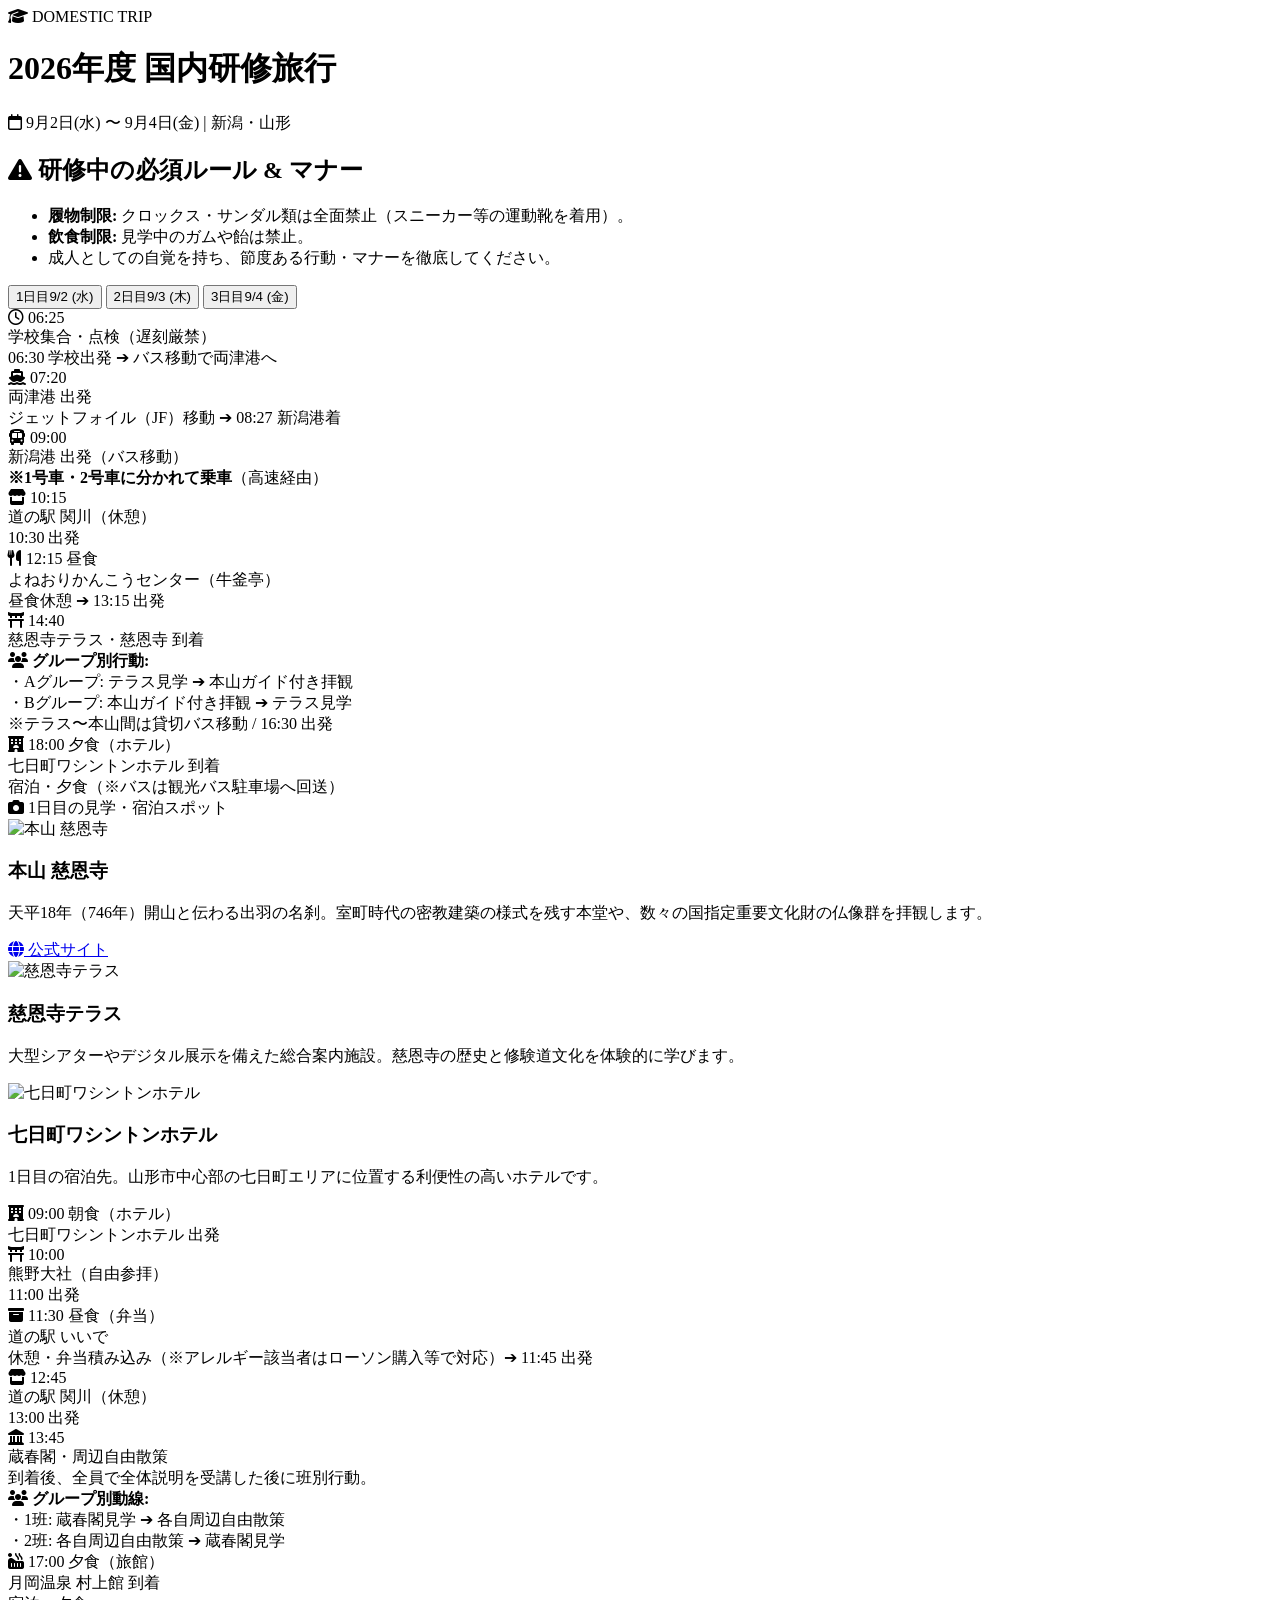
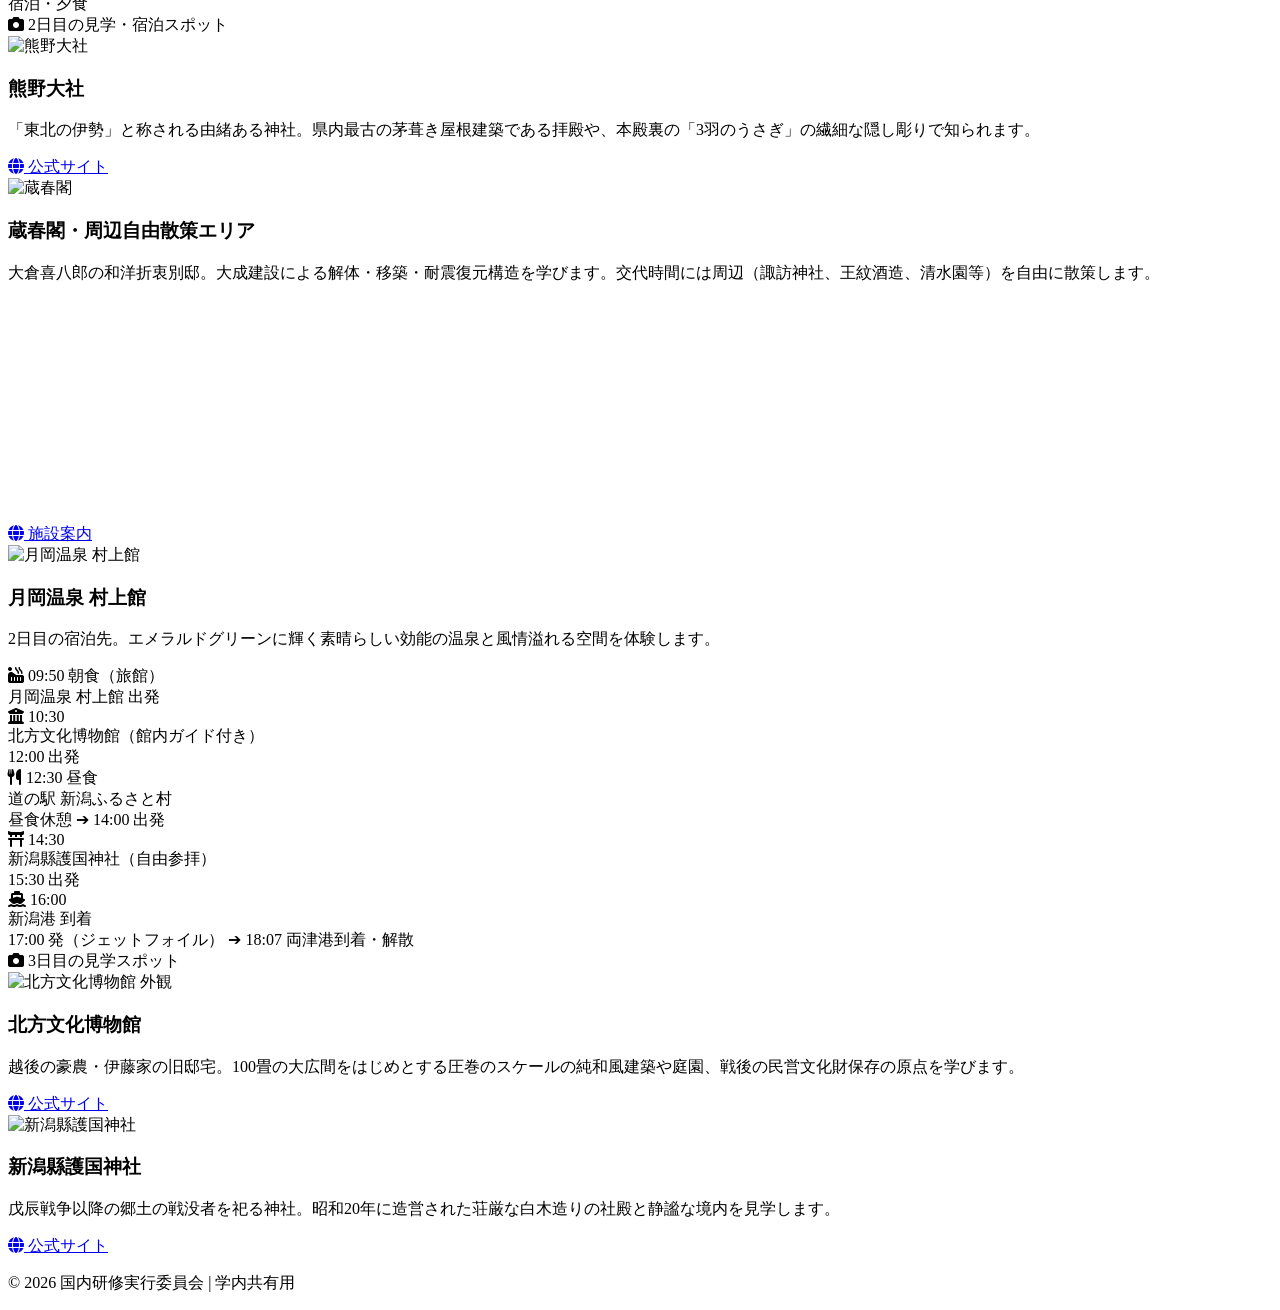
==== index.html @ 11a71f14 "feat: index.html のフレーム作成" ====
<!DOCTYPE html>
<html lang="ja">
<head>
  <meta charset="UTF-8">
  <meta name="viewport" content="width=device-width, initial-scale=1.0">
  <!-- 検索エンジン除外設定 -->
  <meta name="robots" content="noindex, nofollow">
  <title>2026年度 国内研修旅行 Webパンフレット</title>

  <!-- Google Fonts & FontAwesome -->
  <link rel="preconnect" href="https://fonts.googleapis.com">
  <link rel="preconnect" href="https://fonts.gstatic.com" crossorigin>
  <link href="https://fonts.googleapis.com/css2?family=Noto+Sans+JP:wght@400;500;700&display=swap" rel="stylesheet">
  <link rel="stylesheet" href="https://cdnjs.cloudflare.com/ajax/libs/font-awesome/6.4.0/css/all.min.css">
  
  <!-- 外部CSSファイルの読み込み -->
  <link rel="stylesheet" href="style.css">
</head>
<body>

  <header>
    <span class="sub-title"><i class="fa-solid fa-graduation-cap"></i> DOMESTIC TRIP</span>
    <h1>2026年度 国内研修旅行</h1>
    <p><i class="fa-regular fa-calendar"></i> 9月2日(水) 〜 9月4日(金) | 新潟・山形</p>
  </header>

  <div class="container">

    <!-- 全員遵守のマナー・注意事項 -->
    <div class="alert-card">
      <h2><i class="fa-solid fa-triangle-exclamation"></i> 研修中の必須ルール & マナー</h2>
      <ul>
        <li><strong>履物制限:</strong> クロックス・サンダル類は全面禁止（スニーカー等の運動靴を着用）。</li>
        <li><strong>飲食制限:</strong> 見学中のガムや飴は禁止。</li>
        <li>成人としての自覚を持ち、節度ある行動・マナーを徹底してください。</li>
      </ul>
    </div>

    <!-- タブナビゲーション -->
    <div class="tab-nav">
      <button class="tab-btn active" onclick="switchTab('day1', this)">
        <span class="day-num">1日目</span>9/2 (水)
      </button>
      <button class="tab-btn" onclick="switchTab('day2', this)">
        <span class="day-num">2日目</span>9/3 (木)
      </button>
      <button class="tab-btn" onclick="switchTab('day3', this)">
        <span class="day-num">3日目</span>9/4 (金)
      </button>
    </div>

    <!-- ================= 1日目コンテンツ ================= -->
    <div id="day1" class="tab-content active">
      <div class="timeline">
        <div class="time-item highlight">
          <div class="time-header">
            <span class="time-badge"><i class="fa-regular fa-clock"></i> 06:25</span>
          </div>
          <div class="spot-title">学校集合・点検（遅刻厳禁）</div>
          <div class="spot-desc">06:30 学校出発 ➔ バス移動で両津港へ</div>
        </div>

        <div class="time-item">
          <div class="time-header">
            <span class="time-badge"><i class="fa-solid fa-ship"></i> 07:20</span>
          </div>
          <div class="spot-title">両津港 出発</div>
          <div class="spot-desc">ジェットフォイル（JF）移動 ➔ 08:27 新潟港着</div>
        </div>

        <div class="time-item">
          <div class="time-header">
            <span class="time-badge"><i class="fa-solid fa-bus"></i> 09:00</span>
          </div>
          <div class="spot-title">新潟港 出発（バス移動）</div>
          <div class="spot-desc"><strong>※1号車・2号車に分かれて乗車</strong>（高速経由）</div>
        </div>

        <div class="time-item">
          <div class="time-header">
            <span class="time-badge"><i class="fa-solid fa-store"></i> 10:15</span>
          </div>
          <div class="spot-title">道の駅 関川（休憩）</div>
          <div class="spot-desc">10:30 出発</div>
        </div>

        <div class="time-item">
          <div class="time-header">
            <span class="time-badge"><i class="fa-solid fa-utensils"></i> 12:15</span>
            <span class="meal-badge">昼食</span>
          </div>
          <div class="spot-title">よねおりかんこうセンター（牛釜亭）</div>
          <div class="spot-desc">昼食休憩 ➔ 13:15 出発</div>
        </div>

        <div class="time-item">
          <div class="time-header">
            <span class="time-badge"><i class="fa-solid fa-torii-gate"></i> 14:40</span>
          </div>
          <div class="spot-title">慈恩寺テラス・慈恩寺 到着</div>
          <div class="spot-desc">
            <div class="group-box">
              <strong><i class="fa-solid fa-users"></i> グループ別行動:</strong><br>
              ・Aグループ: テラス見学 ➔ 本山ガイド付き拝観<br>
              ・Bグループ: 本山ガイド付き拝観 ➔ テラス見学<br>
              ※テラス〜本山間は貸切バス移動 / 16:30 出発
            </div>
          </div>
        </div>

        <div class="time-item highlight">
          <div class="time-header">
            <span class="time-badge"><i class="fa-solid fa-hotel"></i> 18:00</span>
            <span class="meal-badge">夕食（ホテル）</span>
          </div>
          <div class="spot-title">七日町ワシントンホテル 到着</div>
          <div class="spot-desc">宿泊・夕食（※バスは観光バス駐車場へ回送）</div>
        </div>
      </div>

      <div class="section-title"><i class="fa-solid fa-camera"></i> 1日目の見学・宿泊スポット</div>

      <div class="spot-card">
        <img src="慈恩寺.jpeg" alt="本山 慈恩寺">
        <div class="spot-card-body">
          <h3>本山 慈恩寺</h3>
          <p>天平18年（746年）開山と伝わる出羽の名刹。室町時代の密教建築の様式を残す本堂や、数々の国指定重要文化財の仏像群を拝観します。</p>
          <div class="btn-group">
            <a href="http://p.tukiyama.jp/jionji/" target="_blank" rel="noopener" class="btn-link"><i class="fa-solid fa-globe"></i> 公式サイト</a>
          </div>
        </div>
      </div>

      <div class="spot-card">
        <img src="慈恩寺テラス.jpg" alt="慈恩寺テラス">
        <div class="spot-card-body">
          <h3>慈恩寺テラス</h3>
          <p>大型シアターやデジタル展示を備えた総合案内施設。慈恩寺の歴史と修験道文化を体験的に学びます。</p>
        </div>
      </div>

      <div class="spot-card">
        <img src="七日町ワシントンホテル.jpeg" alt="七日町ワシントンホテル">
        <div class="spot-card-body">
          <h3>七日町ワシントンホテル</h3>
          <p>1日目の宿泊先。山形市中心部の七日町エリアに位置する利便性の高いホテルです。</p>
        </div>
      </div>
    </div>

    <!-- ================= 2日目コンテンツ ================= -->
    <div id="day2" class="tab-content">
      <div class="timeline">
        <div class="time-item">
          <div class="time-header">
            <span class="time-badge"><i class="fa-solid fa-hotel"></i> 09:00</span>
            <span class="meal-badge">朝食（ホテル）</span>
          </div>
          <div class="spot-title">七日町ワシントンホテル 出発</div>
        </div>

        <div class="time-item">
          <div class="time-header">
            <span class="time-badge"><i class="fa-solid fa-torii-gate"></i> 10:00</span>
          </div>
          <div class="spot-title">熊野大社（自由参拝）</div>
          <div class="spot-desc">11:00 出発</div>
        </div>

        <div class="time-item">
          <div class="time-header">
            <span class="time-badge"><i class="fa-solid fa-box-archive"></i> 11:30</span>
            <span class="meal-badge">昼食（弁当）</span>
          </div>
          <div class="spot-title">道の駅 いいで</div>
          <div class="spot-desc">休憩・弁当積み込み（※アレルギー該当者はローソン購入等で対応）➔ 11:45 出発</div>
        </div>

        <div class="time-item">
          <div class="time-header">
            <span class="time-badge"><i class="fa-solid fa-store"></i> 12:45</span>
          </div>
          <div class="spot-title">道の駅 関川（休憩）</div>
          <div class="spot-desc">13:00 出発</div>
        </div>

        <div class="time-item">
          <div class="time-header">
            <span class="time-badge"><i class="fa-solid fa-landmark"></i> 13:45</span>
          </div>
          <div class="spot-title">蔵春閣・周辺自由散策</div>
          <div class="spot-desc">
            到着後、全員で全体説明を受講した後に班別行動。<br>
            <div class="group-box">
              <strong><i class="fa-solid fa-users"></i> グループ別動線:</strong><br>
              ・1班: 蔵春閣見学 ➔ 各自周辺自由散策<br>
              ・2班: 各自周辺自由散策 ➔ 蔵春閣見学
            </div>
          </div>
        </div>

        <div class="time-item highlight">
          <div class="time-header">
            <span class="time-badge"><i class="fa-solid fa-hot-tub-person"></i> 17:00</span>
            <span class="meal-badge">夕食（旅館）</span>
          </div>
          <div class="spot-title">月岡温泉 村上館 到着</div>
          <div class="spot-desc">宿泊・夕食</div>
        </div>
      </div>

      <div class="section-title"><i class="fa-solid fa-camera"></i> 2日目の見学・宿泊スポット</div>

      <div class="spot-card">
        <img src="熊野大社.jpeg" alt="熊野大社">
        <div class="spot-card-body">
          <h3>熊野大社</h3>
          <p>「東北の伊勢」と称される由緒ある神社。県内最古の茅葺き屋根建築である拝殿や、本殿裏の「3羽のうさぎ」の繊細な隠し彫りで知られます。</p>
          <div class="btn-group">
            <a href="https://kumano-taisha.or.jp/" target="_blank" rel="noopener" class="btn-link"><i class="fa-solid fa-globe"></i> 公式サイト</a>
          </div>
        </div>
      </div>

      <div class="spot-card">
        <img src="蔵春閣.jpeg" alt="蔵春閣">
        <div class="spot-card-body">
          <h3>蔵春閣・周辺自由散策エリア</h3>
          <p>大倉喜八郎の和洋折衷別邸。大成建設による解体・移築・耐震復元構造を学びます。交代時間には周辺（諏訪神社、王紋酒造、清水園等）を自由に散策します。</p>
          
          <div class="map-container">
            <iframe src="https://www.google.com/maps/embed?pb=!1m18!1m12!1m3!1d3144.187321289139!2d139.3248383!3d37.9501509!2m3!1f0!2f0!3f0!3m2!1i1024!2i768!4f13.1!3m3!1m2!1s0x5f8b2d1c68f1f727%3A0x6b2e1e3ad81e6cb7!2z6JS15pil6Ziq!5e0!3m2!1sja!2sjp!4v1710000000000!5m2!1sja!2sjp" width="100%" height="220" style="border:0;" allowfullscreen="" loading="lazy"></iframe>
          </div>

          <div class="btn-group">
            <a href="https://www.city.shibata.lg.jp/shisetsu/kanko/kanko/1022382.html" target="_blank" rel="noopener" class="btn-link"><i class="fa-solid fa-globe"></i> 施設案内</a>
          </div>
        </div>
      </div>

      <div class="spot-card">
        <img src="村上館.jpeg" alt="月岡温泉 村上館">
        <div class="spot-card-body">
          <h3>月岡温泉 村上館</h3>
          <p>2日目の宿泊先。エメラルドグリーンに輝く素晴らしい効能の温泉と風情溢れる空間を体験します。</p>
        </div>
      </div>
    </div>

    <!-- ================= 3日目コンテンツ ================= -->
    <div id="day3" class="tab-content">
      <div class="timeline">
        <div class="time-item">
          <div class="time-header">
            <span class="time-badge"><i class="fa-solid fa-hot-tub-person"></i> 09:50</span>
            <span class="meal-badge">朝食（旅館）</span>
          </div>
          <div class="spot-title">月岡温泉 村上館 出発</div>
        </div>

        <div class="time-item">
          <div class="time-header">
            <span class="time-badge"><i class="fa-solid fa-building-columns"></i> 10:30</span>
          </div>
          <div class="spot-title">北方文化博物館（館内ガイド付き）</div>
          <div class="spot-desc">12:00 出発</div>
        </div>

        <div class="time-item">
          <div class="time-header">
            <span class="time-badge"><i class="fa-solid fa-utensils"></i> 12:30</span>
            <span class="meal-badge">昼食</span>
          </div>
          <div class="spot-title">道の駅 新潟ふるさと村</div>
          <div class="spot-desc">昼食休憩 ➔ 14:00 出発</div>
        </div>

        <div class="time-item">
          <div class="time-header">
            <span class="time-badge"><i class="fa-solid fa-torii-gate"></i> 14:30</span>
          </div>
          <div class="spot-title">新潟縣護国神社（自由参拝）</div>
          <div class="spot-desc">15:30 出発</div>
        </div>

        <div class="time-item highlight">
          <div class="time-header">
            <span class="time-badge"><i class="fa-solid fa-ship"></i> 16:00</span>
          </div>
          <div class="spot-title">新潟港 到着</div>
          <div class="spot-desc">17:00 発（ジェットフォイル） ➔ 18:07 両津港到着・解散</div>
        </div>
      </div>

      <div class="section-title"><i class="fa-solid fa-camera"></i> 3日目の見学スポット</div>

      <div class="spot-card">
        <img src="北方博物館外観.jpeg" alt="北方文化博物館 外観">
        <div class="spot-card-body">
          <h3>北方文化博物館</h3>
          <p>越後の豪農・伊藤家の旧邸宅。100畳の大広間をはじめとする圧巻のスケールの純和風建築や庭園、戦後の民営文化財保存の原点を学びます。</p>
          <div class="btn-group">
            <a href="http://www.hoppou-bunka.com/" target="_blank" rel="noopener" class="btn-link"><i class="fa-solid fa-globe"></i> 公式サイト</a>
          </div>
        </div>
      </div>

      <div class="spot-card">
        <img src="護国神社1.jpeg" alt="新潟縣護国神社">
        <div class="spot-card-body">
          <h3>新潟縣護国神社</h3>
          <p>戊辰戦争以降の郷土の戦没者を祀る神社。昭和20年に造営された荘厳な白木造りの社殿と静謐な境内を見学します。</p>
          <div class="btn-group">
            <a href="https://www.niigata-gokoku.or.jp/" target="_blank" rel="noopener" class="btn-link"><i class="fa-solid fa-globe"></i> 公式サイト</a>
          </div>
        </div>
      </div>
    </div>

    <footer>
      <p>&copy; 2026 国内研修実行委員会 | 学内共有用</p>
    </footer>

  </div>

  <!-- 外部JavaScriptファイルの読み込み -->
  <script src="script.js"></script>
</body>
</html>
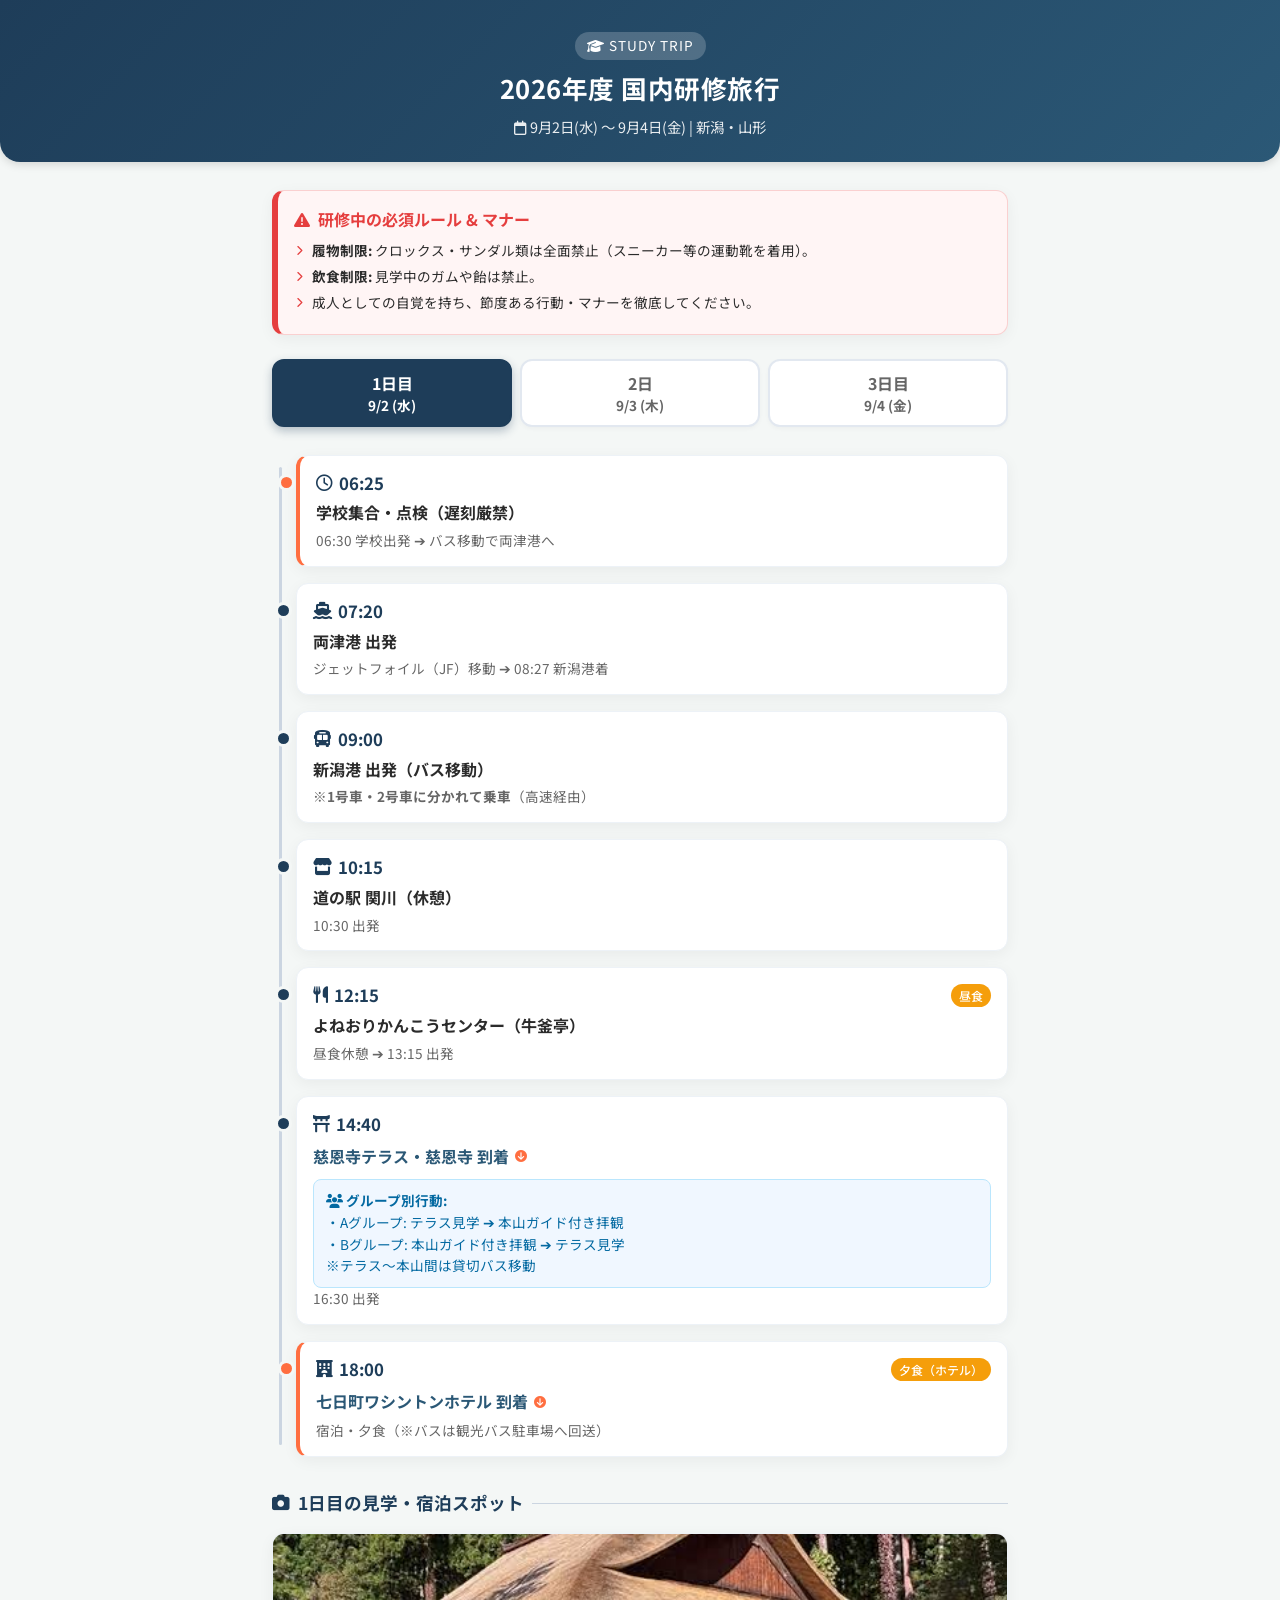
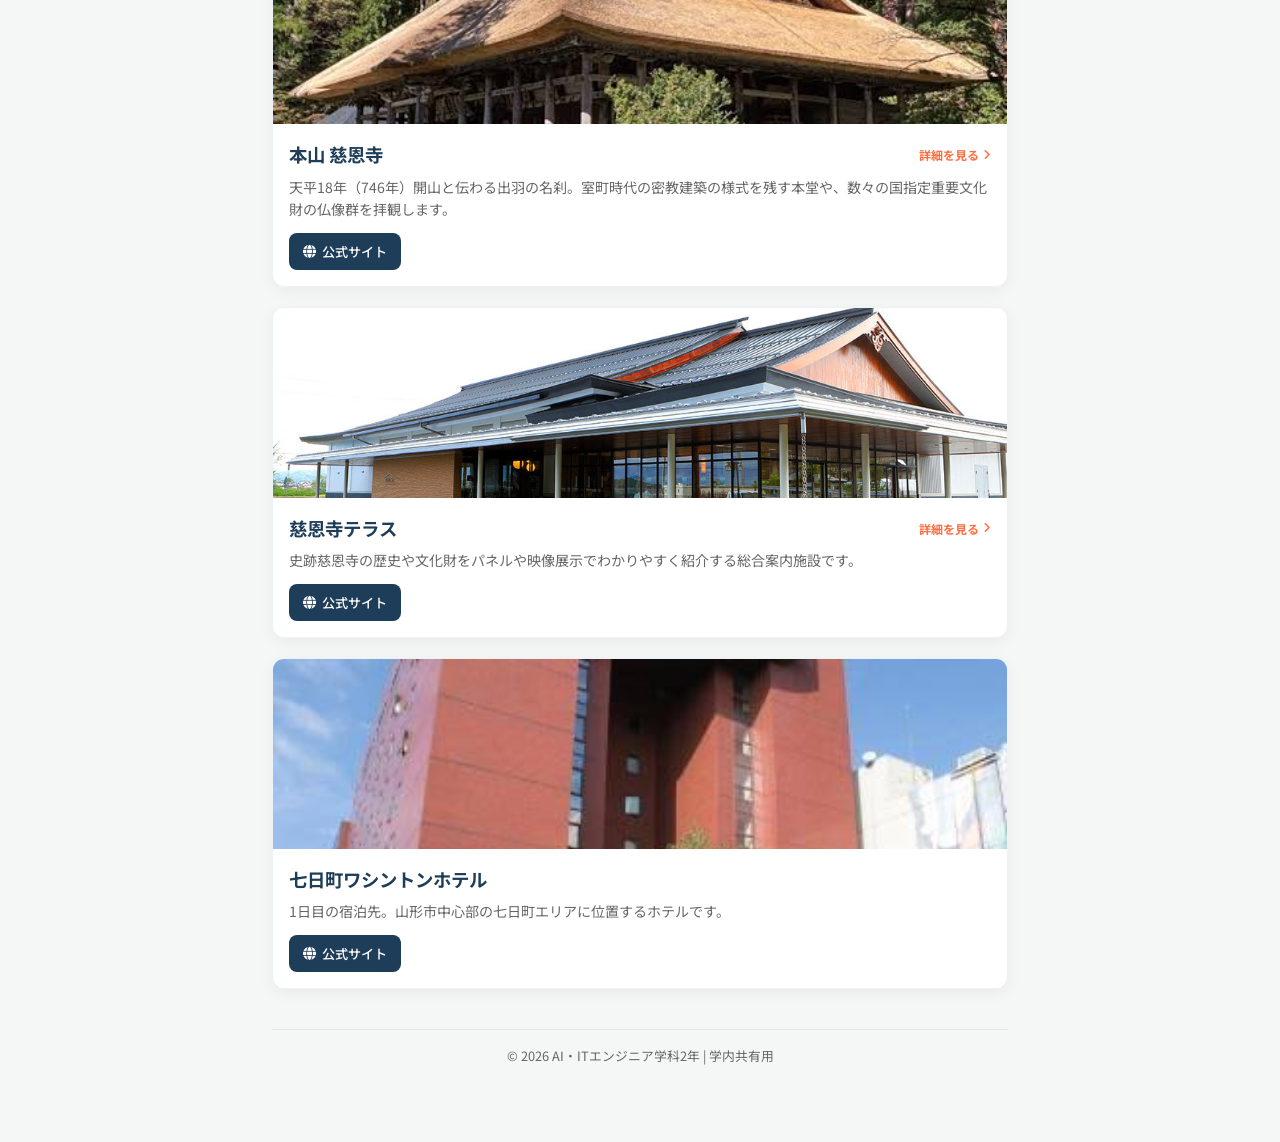
==== commit b8ace0e9: "feat: 詳細ページ追加" ====
--- a/index.html
+++ b/index.html
@@ -1,57 +1,79 @@
+<!-- Specify the document type as HTML5 -->
 <!DOCTYPE html>
+<!-- Set the primary language of the document to Japanese -->
 <html lang="ja">
 <head>
+  <!-- Set character encoding to UTF-8 -->
   <meta charset="UTF-8">
+  <!-- Ensure proper layout rendering and responsive zoom on mobile devices -->
   <meta name="viewport" content="width=device-width, initial-scale=1.0">
-  <!-- 検索エンジン除外設定 -->
+  <!-- Prevent search engines from indexing and following links on this private page -->
   <meta name="robots" content="noindex, nofollow">
+  <!-- Title of the web application shown on the browser tab -->
   <title>2026年度 国内研修旅行 Webパンフレット</title>
 
-  <!-- Google Fonts & FontAwesome -->
+  <!-- Preconnect to Google Fonts servers to optimize font loading performance -->
   <link rel="preconnect" href="https://fonts.googleapis.com">
   <link rel="preconnect" href="https://fonts.gstatic.com" crossorigin>
+  <!-- Load Noto Sans JP font family from Google Fonts -->
   <link href="https://fonts.googleapis.com/css2?family=Noto+Sans+JP:wght@400;500;700&display=swap" rel="stylesheet">
+  <!-- Load FontAwesome icon library from CDN for UI icons -->
   <link rel="stylesheet" href="https://cdnjs.cloudflare.com/ajax/libs/font-awesome/6.4.0/css/all.min.css">
   
-  <!-- 外部CSSファイルの読み込み -->
-  <link rel="stylesheet" href="style.css">
+  <!-- Link external CSS stylesheet located in the css directory -->
+  <link rel="stylesheet" href="css/style.css">
 </head>
 <body>
 
+  <!-- Main header container for the website title -->
   <header>
-    <span class="sub-title"><i class="fa-solid fa-graduation-cap"></i> DOMESTIC TRIP</span>
+    <!-- Sub-title badge with graduation cap icon -->
+    <span class="sub-title"><i class="fa-solid fa-graduation-cap"></i> STUDY TRIP</span>
+    <!-- Main title of the domestic field trip -->
     <h1>2026年度 国内研修旅行</h1>
+    <!-- Event date and destination info with calendar icon -->
     <p><i class="fa-regular fa-calendar"></i> 9月2日(水) 〜 9月4日(金) | 新潟・山形</p>
   </header>
 
+  <!-- Main content wrapper -->
   <div class="container">
 
-    <!-- 全員遵守のマナー・注意事項 -->
+    <!-- Card component highlighting important guidelines and manners -->
     <div class="alert-card">
+      <!-- Warning header with alert icon -->
       <h2><i class="fa-solid fa-triangle-exclamation"></i> 研修中の必須ルール & マナー</h2>
+      <!-- Unordered list of mandatory rules -->
       <ul>
+        <!-- Footwear restriction rule -->
         <li><strong>履物制限:</strong> クロックス・サンダル類は全面禁止（スニーカー等の運動靴を着用）。</li>
+        <!-- Food and gum restriction rule -->
         <li><strong>飲食制限:</strong> 見学中のガムや飴は禁止。</li>
+        <!-- General behavior rule -->
         <li>成人としての自覚を持ち、節度ある行動・マナーを徹底してください。</li>
       </ul>
     </div>
 
-    <!-- タブナビゲーション -->
+    <!-- Sticky tab navigation for switching itinerary days -->
     <div class="tab-nav">
+      <!-- Button to activate Day 1 tab -->
       <button class="tab-btn active" onclick="switchTab('day1', this)">
         <span class="day-num">1日目</span>9/2 (水)
       </button>
+      <!-- Button to activate Day 2 tab -->
       <button class="tab-btn" onclick="switchTab('day2', this)">
-        <span class="day-num">2日目</span>9/3 (木)
+        <span class="day-num">2日</span>9/3 (木)
       </button>
+      <!-- Button to activate Day 3 tab -->
       <button class="tab-btn" onclick="switchTab('day3', this)">
         <span class="day-num">3日目</span>9/4 (金)
       </button>
     </div>
 
-    <!-- ================= 1日目コンテンツ ================= -->
+    <!-- ================= DAY 1 CONTENT SECTION ================= -->
     <div id="day1" class="tab-content active">
+      <!-- Timeline list showing time-based events -->
       <div class="timeline">
+        <!-- Highlighted timeline item for gathering -->
         <div class="time-item highlight">
           <div class="time-header">
             <span class="time-badge"><i class="fa-regular fa-clock"></i> 06:25</span>
@@ -60,6 +82,7 @@
           <div class="spot-desc">06:30 学校出発 ➔ バス移動で両津港へ</div>
         </div>
 
+        <!-- Timeline item for port departure -->
         <div class="time-item">
           <div class="time-header">
             <span class="time-badge"><i class="fa-solid fa-ship"></i> 07:20</span>
@@ -68,6 +91,7 @@
           <div class="spot-desc">ジェットフォイル（JF）移動 ➔ 08:27 新潟港着</div>
         </div>
 
+        <!-- Timeline item for bus boarding -->
         <div class="time-item">
           <div class="time-header">
             <span class="time-badge"><i class="fa-solid fa-bus"></i> 09:00</span>
@@ -76,6 +100,7 @@
           <div class="spot-desc"><strong>※1号車・2号車に分かれて乗車</strong>（高速経由）</div>
         </div>
 
+        <!-- Timeline item for rest stop -->
         <div class="time-item">
           <div class="time-header">
             <span class="time-badge"><i class="fa-solid fa-store"></i> 10:15</span>
@@ -84,6 +109,7 @@
           <div class="spot-desc">10:30 出発</div>
         </div>
 
+        <!-- Timeline item for lunch -->
         <div class="time-item">
           <div class="time-header">
             <span class="time-badge"><i class="fa-solid fa-utensils"></i> 12:15</span>
@@ -93,63 +119,86 @@
           <div class="spot-desc">昼食休憩 ➔ 13:15 出発</div>
         </div>
 
+        <!-- Timeline item for Jionji arrival with smooth scroll link -->
         <div class="time-item">
           <div class="time-header">
             <span class="time-badge"><i class="fa-solid fa-torii-gate"></i> 14:40</span>
           </div>
-          <div class="spot-title">慈恩寺テラス・慈恩寺 到着</div>
+          <!-- Clickable spot title that scrolls to Jionji card -->
+          <div class="spot-title spot-link" onclick="scrollToSpot('spot-jionji')">
+            慈恩寺テラス・慈恩寺 到着 <i class="fa-solid fa-circle-arrow-down"></i>
+          </div>
           <div class="spot-desc">
             <div class="group-box">
               <strong><i class="fa-solid fa-users"></i> グループ別行動:</strong><br>
               ・Aグループ: テラス見学 ➔ 本山ガイド付き拝観<br>
               ・Bグループ: 本山ガイド付き拝観 ➔ テラス見学<br>
-              ※テラス〜本山間は貸切バス移動 / 16:30 出発
+              ※テラス〜本山間は貸切バス移動
             </div>
-          </div>
-        </div>
-
+            16:30 出発
+          </div>
+        </div>
+
+        <!-- Highlighted timeline item for hotel arrival with smooth scroll link -->
         <div class="time-item highlight">
           <div class="time-header">
             <span class="time-badge"><i class="fa-solid fa-hotel"></i> 18:00</span>
             <span class="meal-badge">夕食（ホテル）</span>
           </div>
-          <div class="spot-title">七日町ワシントンホテル 到着</div>
+          <!-- Clickable spot title that scrolls to Hotel card -->
+          <div class="spot-title spot-link" onclick="scrollToSpot('spot-nanokamachi')">
+            七日町ワシントンホテル 到着 <i class="fa-solid fa-circle-arrow-down"></i>
+          </div>
           <div class="spot-desc">宿泊・夕食（※バスは観光バス駐車場へ回送）</div>
         </div>
       </div>
 
+      <!-- Section title divider for Day 1 spots -->
       <div class="section-title"><i class="fa-solid fa-camera"></i> 1日目の見学・宿泊スポット</div>
 
-      <div class="spot-card">
-        <img src="慈恩寺.jpeg" alt="本山 慈恩寺">
-        <div class="spot-card-body">
-          <h3>本山 慈恩寺</h3>
+      <!-- Clickable spot card leading to Jionji detail page -->
+      <div id="spot-jionji" class="spot-card clickable-card" onclick="openInternalPage('pages/jionji-detail.html')">
+        <img src="images/慈恩寺.jpeg" alt="本山 慈恩寺">
+        <div class="spot-card-body">
+          <h3>本山 慈恩寺 <span class="detail-badge">詳細を見る <i class="fa-solid fa-angle-right"></i></span></h3>
           <p>天平18年（746年）開山と伝わる出羽の名刹。室町時代の密教建築の様式を残す本堂や、数々の国指定重要文化財の仏像群を拝観します。</p>
           <div class="btn-group">
-            <a href="http://p.tukiyama.jp/jionji/" target="_blank" rel="noopener" class="btn-link"><i class="fa-solid fa-globe"></i> 公式サイト</a>
-          </div>
-        </div>
-      </div>
-
-      <div class="spot-card">
-        <img src="慈恩寺テラス.jpg" alt="慈恩寺テラス">
-        <div class="spot-card-body">
-          <h3>慈恩寺テラス</h3>
-          <p>大型シアターやデジタル展示を備えた総合案内施設。慈恩寺の歴史と修験道文化を体験的に学びます。</p>
-        </div>
-      </div>
-
-      <div class="spot-card">
-        <img src="七日町ワシントンホテル.jpeg" alt="七日町ワシントンホテル">
+            <!-- External official website button with propagation stopped -->
+            <a href="http://p.tukiyama.jp/jionji/" target="_blank" rel="noopener" class="btn-link" onclick="event.stopPropagation();"><i class="fa-solid fa-globe"></i> 公式サイト</a>
+          </div>
+        </div>
+      </div>
+
+      <!-- Clickable spot card leading to Jionji Terrace detail page -->
+      <div id="spot-jionji-terrace" class="spot-card clickable-card" onclick="openInternalPage('pages/jionji-terrace-detail.html')">
+        <img src="images/慈恩寺テラス.jpg" alt="慈恩寺テラス">
+        <div class="spot-card-body">
+          <h3>慈恩寺テラス <span class="detail-badge">詳細を見る <i class="fa-solid fa-angle-right"></i></span></h3>
+          <p>史跡慈恩寺の歴史や文化財をパネルや映像展示でわかりやすく紹介する総合案内施設です。</p>
+          <div class="btn-group">
+            <!-- External official website button with propagation stopped -->
+            <a href="https://jionji-terrace.jp/" target="_blank" rel="noopener" class="btn-link" onclick="event.stopPropagation();"><i class="fa-solid fa-globe"></i> 公式サイト</a>
+          </div>
+        </div>
+      </div>
+
+      <!-- Hotel card with official website button -->
+      <div id="spot-nanokamachi" class="spot-card">
+        <img src="images/七日町ワシントンホテル.jpeg" alt="七日町ワシントンホテル">
         <div class="spot-card-body">
           <h3>七日町ワシントンホテル</h3>
-          <p>1日目の宿泊先。山形市中心部の七日町エリアに位置する利便性の高いホテルです。</p>
-        </div>
-      </div>
-    </div>
-
-    <!-- ================= 2日目コンテンツ ================= -->
+          <p>1日目の宿泊先。山形市中心部の七日町エリアに位置するホテルです。</p>
+          <div class="btn-group">
+            <!-- External official website button -->
+            <a href="https://washington-hotels.jp/yamagata-nanokamachi/" target="_blank" rel="noopener" class="btn-link" onclick="event.stopPropagation();"><i class="fa-solid fa-globe"></i> 公式サイト</a>
+          </div>
+        </div>
+      </div>
+    </div>
+
+    <!-- ================= DAY 2 CONTENT SECTION ================= -->
     <div id="day2" class="tab-content">
+      <!-- Timeline list showing time-based events for Day 2 -->
       <div class="timeline">
         <div class="time-item">
           <div class="time-header">
@@ -163,7 +212,9 @@
           <div class="time-header">
             <span class="time-badge"><i class="fa-solid fa-torii-gate"></i> 10:00</span>
           </div>
-          <div class="spot-title">熊野大社（自由参拝）</div>
+          <div class="spot-title spot-link" onclick="scrollToSpot('spot-kumano')">
+            熊野大社（自由参拝） <i class="fa-solid fa-circle-arrow-down"></i>
+          </div>
           <div class="spot-desc">11:00 出発</div>
         </div>
 
@@ -188,7 +239,9 @@
           <div class="time-header">
             <span class="time-badge"><i class="fa-solid fa-landmark"></i> 13:45</span>
           </div>
-          <div class="spot-title">蔵春閣・周辺自由散策</div>
+          <div class="spot-title spot-link" onclick="scrollToSpot('spot-zoshunkaku')">
+            蔵春閣・周辺自由散策 <i class="fa-solid fa-circle-arrow-down"></i>
+          </div>
           <div class="spot-desc">
             到着後、全員で全体説明を受講した後に班別行動。<br>
             <div class="group-box">
@@ -209,46 +262,55 @@
         </div>
       </div>
 
+      <!-- Section title divider for Day 2 spots -->
       <div class="section-title"><i class="fa-solid fa-camera"></i> 2日目の見学・宿泊スポット</div>
 
-      <div class="spot-card">
-        <img src="熊野大社.jpeg" alt="熊野大社">
-        <div class="spot-card-body">
-          <h3>熊野大社</h3>
+      <!-- Clickable spot card leading to Kumano Taisha detail page -->
+      <div id="spot-kumano" class="spot-card clickable-card" onclick="openInternalPage('pages/kumano-detail.html')">
+        <img src="images/熊野大社.jpeg" alt="熊野大社">
+        <div class="spot-card-body">
+          <h3>熊野大社 <span class="detail-badge">詳細を見る <i class="fa-solid fa-angle-right"></i></span></h3>
           <p>「東北の伊勢」と称される由緒ある神社。県内最古の茅葺き屋根建築である拝殿や、本殿裏の「3羽のうさぎ」の繊細な隠し彫りで知られます。</p>
           <div class="btn-group">
-            <a href="https://kumano-taisha.or.jp/" target="_blank" rel="noopener" class="btn-link"><i class="fa-solid fa-globe"></i> 公式サイト</a>
-          </div>
-        </div>
-      </div>
-
-      <div class="spot-card">
-        <img src="蔵春閣.jpeg" alt="蔵春閣">
-        <div class="spot-card-body">
-          <h3>蔵春閣・周辺自由散策エリア</h3>
+            <a href="https://kumano-taisha.or.jp/" target="_blank" rel="noopener" class="btn-link" onclick="event.stopPropagation();"><i class="fa-solid fa-globe"></i> 公式サイト</a>
+          </div>
+        </div>
+      </div>
+
+      <!-- Clickable spot card leading to Zoshunkaku detail page -->
+      <div id="spot-zoshunkaku" class="spot-card clickable-card" onclick="openInternalPage('pages/zoshunkaku-detail.html')">
+        <img src="images/蔵春閣.jpeg" alt="蔵春閣">
+        <div class="spot-card-body">
+          <h3>蔵春閣・周辺自由散策エリア <span class="detail-badge">詳細を見る <i class="fa-solid fa-angle-right"></i></span></h3>
           <p>大倉喜八郎の和洋折衷別邸。大成建設による解体・移築・耐震復元構造を学びます。交代時間には周辺（諏訪神社、王紋酒造、清水園等）を自由に散策します。</p>
           
-          <div class="map-container">
+          <!-- Embedded Google Map container -->
+          <div class="map-container" onclick="event.stopPropagation();">
             <iframe src="https://www.google.com/maps/embed?pb=!1m18!1m12!1m3!1d3144.187321289139!2d139.3248383!3d37.9501509!2m3!1f0!2f0!3f0!3m2!1i1024!2i768!4f13.1!3m3!1m2!1s0x5f8b2d1c68f1f727%3A0x6b2e1e3ad81e6cb7!2z6JS15pil6Ziq!5e0!3m2!1sja!2sjp!4v1710000000000!5m2!1sja!2sjp" width="100%" height="220" style="border:0;" allowfullscreen="" loading="lazy"></iframe>
           </div>
 
           <div class="btn-group">
-            <a href="https://www.city.shibata.lg.jp/shisetsu/kanko/kanko/1022382.html" target="_blank" rel="noopener" class="btn-link"><i class="fa-solid fa-globe"></i> 施設案内</a>
-          </div>
-        </div>
-      </div>
-
+            <a href="https://www.city.shibata.lg.jp/shisetsu/kanko/kanko/1022382.html" target="_blank" rel="noopener" class="btn-link" onclick="event.stopPropagation();"><i class="fa-solid fa-globe"></i> 施設案内</a>
+          </div>
+        </div>
+      </div>
+
+      <!-- Ryokan card with official website button -->
       <div class="spot-card">
-        <img src="村上館.jpeg" alt="月岡温泉 村上館">
+        <img src="images/村上館.jpeg" alt="月岡温泉 村上館">
         <div class="spot-card-body">
           <h3>月岡温泉 村上館</h3>
           <p>2日目の宿泊先。エメラルドグリーンに輝く素晴らしい効能の温泉と風情溢れる空間を体験します。</p>
-        </div>
-      </div>
-    </div>
-
-    <!-- ================= 3日目コンテンツ ================= -->
+          <div class="btn-group">
+            <a href="https://www.murakamikan.com/" target="_blank" rel="noopener" class="btn-link" onclick="event.stopPropagation();"><i class="fa-solid fa-globe"></i> 公式サイト</a>
+          </div>
+        </div>
+      </div>
+    </div>
+
+    <!-- ================= DAY 3 CONTENT SECTION ================= -->
     <div id="day3" class="tab-content">
+      <!-- Timeline list showing time-based events for Day 3 -->
       <div class="timeline">
         <div class="time-item">
           <div class="time-header">
@@ -262,7 +324,9 @@
           <div class="time-header">
             <span class="time-badge"><i class="fa-solid fa-building-columns"></i> 10:30</span>
           </div>
-          <div class="spot-title">北方文化博物館（館内ガイド付き）</div>
+          <div class="spot-title spot-link" onclick="scrollToSpot('spot-hoppou')">
+            北方文化博物館（館内ガイド付き） <i class="fa-solid fa-circle-arrow-down"></i>
+          </div>
           <div class="spot-desc">12:00 出発</div>
         </div>
 
@@ -279,7 +343,9 @@
           <div class="time-header">
             <span class="time-badge"><i class="fa-solid fa-torii-gate"></i> 14:30</span>
           </div>
-          <div class="spot-title">新潟縣護国神社（自由参拝）</div>
+          <div class="spot-title spot-link" onclick="scrollToSpot('spot-gokoku')">
+            新潟縣護国神社（自由参拝） <i class="fa-solid fa-circle-arrow-down"></i>
+          </div>
           <div class="spot-desc">15:30 出発</div>
         </div>
 
@@ -292,38 +358,42 @@
         </div>
       </div>
 
+      <!-- Section title divider for Day 3 spots -->
       <div class="section-title"><i class="fa-solid fa-camera"></i> 3日目の見学スポット</div>
 
-      <div class="spot-card">
-        <img src="北方博物館外観.jpeg" alt="北方文化博物館 外観">
-        <div class="spot-card-body">
-          <h3>北方文化博物館</h3>
+      <!-- Clickable spot card leading to Northern Culture Museum detail page -->
+      <div id="spot-hoppou" class="spot-card clickable-card" onclick="openInternalPage('pages/hoppou-detail.html')">
+        <img src="images/北方博物館外観.jpeg" alt="北方文化博物館 外観">
+        <div class="spot-card-body">
+          <h3>北方文化博物館 <span class="detail-badge">詳細を見る <i class="fa-solid fa-angle-right"></i></span></h3>
           <p>越後の豪農・伊藤家の旧邸宅。100畳の大広間をはじめとする圧巻のスケールの純和風建築や庭園、戦後の民営文化財保存の原点を学びます。</p>
           <div class="btn-group">
-            <a href="http://www.hoppou-bunka.com/" target="_blank" rel="noopener" class="btn-link"><i class="fa-solid fa-globe"></i> 公式サイト</a>
-          </div>
-        </div>
-      </div>
-
-      <div class="spot-card">
-        <img src="護国神社1.jpeg" alt="新潟縣護国神社">
-        <div class="spot-card-body">
-          <h3>新潟縣護国神社</h3>
+            <a href="http://www.hoppou-bunka.com/" target="_blank" rel="noopener" class="btn-link" onclick="event.stopPropagation();"><i class="fa-solid fa-globe"></i> 公式サイト</a>
+          </div>
+        </div>
+      </div>
+
+      <!-- Clickable spot card leading to Gokoku Shrine detail page -->
+      <div id="spot-gokoku" class="spot-card clickable-card" onclick="openInternalPage('pages/gokoku-detail.html')">
+        <img src="images/護国神社1.jpeg" alt="新潟縣護国神社">
+        <div class="spot-card-body">
+          <h3>新潟縣護国神社 <span class="detail-badge">詳細を見る <i class="fa-solid fa-angle-right"></i></span></h3>
           <p>戊辰戦争以降の郷土の戦没者を祀る神社。昭和20年に造営された荘厳な白木造りの社殿と静謐な境内を見学します。</p>
           <div class="btn-group">
-            <a href="https://www.niigata-gokoku.or.jp/" target="_blank" rel="noopener" class="btn-link"><i class="fa-solid fa-globe"></i> 公式サイト</a>
-          </div>
-        </div>
-      </div>
-    </div>
-
+            <a href="https://www.niigata-gokoku.or.jp/" target="_blank" rel="noopener" class="btn-link" onclick="event.stopPropagation();"><i class="fa-solid fa-globe"></i> 公式サイト</a>
+          </div>
+        </div>
+      </div>
+    </div>
+
+    <!-- Footer container -->
     <footer>
-      <p>&copy; 2026 国内研修実行委員会 | 学内共有用</p>
+      <p>&copy; 2026 AI・ITエンジニア学科2年 | 学内共有用</p>
     </footer>
 
   </div>
 
-  <!-- 外部JavaScriptファイルの読み込み -->
-  <script src="script.js"></script>
+  <!-- Link external JavaScript file from the js directory -->
+  <script src="js/script.js"></script>
 </body>
 </html>
--- a/css/style.css
+++ b/css/style.css
@@ -0,0 +1,601 @@
+/* Define CSS Variables for global colors, radii, and shadows */
+:root {
+  --primary: #1e3d59;
+  --primary-light: #2b5876;
+  --secondary: #ff6e40;
+  --accent: #ffc107;
+  --bg-color: #f4f7f6;
+  --card-bg: #ffffff;
+  --text-main: #2b2b2b;
+  --text-sub: #666666;
+  --danger-bg: #fff5f5;
+  --danger-border: #e53e3e;
+  --radius: 12px;
+  --shadow: 0 4px 15px rgba(0, 0, 0, 0.05);
+}
+
+/* Reset margins, paddings, and set default box-sizing */
+* {
+  box-sizing: border-box;
+  margin: 0;
+  padding: 0;
+  font-family: 'Noto Sans JP', sans-serif;
+  -webkit-tap-highlight-color: transparent;
+}
+
+/* Base body styles */
+body {
+  background-color: var(--bg-color);
+  color: var(--text-main);
+  line-height: 1.6;
+  padding-bottom: 60px;
+}
+
+/* Main hero header styling */
+header {
+  background: linear-gradient(135deg, var(--primary), var(--primary-light));
+  color: white;
+  text-align: center;
+  padding: 32px 16px 24px;
+  box-shadow: 0 2px 10px rgba(0,0,0,0.15);
+  border-bottom-left-radius: 20px;
+  border-bottom-right-radius: 20px;
+}
+
+/* Sub-title badge styling inside header */
+header .sub-title {
+  font-size: 0.85rem;
+  background: rgba(255, 255, 255, 0.2);
+  display: inline-block;
+  padding: 3px 12px;
+  border-radius: 20px;
+  margin-bottom: 8px;
+  letter-spacing: 1px;
+}
+
+/* Main heading style inside header */
+header h1 {
+  font-size: 1.6rem;
+  font-weight: 700;
+  margin-bottom: 6px;
+  letter-spacing: 0.5px;
+}
+
+/* Sub-text paragraph inside header */
+header p {
+  font-size: 0.9rem;
+  opacity: 0.9;
+}
+
+/* Main content layout container */
+.container {
+  max-width: 768px;
+  margin: 0 auto;
+  padding: 16px;
+}
+
+/* Warning and guidelines alert card */
+.alert-card {
+  background-color: var(--danger-bg);
+  border: 1px solid rgba(229, 62, 62, 0.2);
+  border-left: 6px solid var(--danger-border);
+  padding: 16px;
+  margin-top: 12px;
+  margin-bottom: 20px;
+  border-radius: var(--radius);
+  box-shadow: var(--shadow);
+}
+
+/* Alert card heading */
+.alert-card h2 {
+  font-size: 1rem;
+  color: var(--danger-border);
+  margin-bottom: 8px;
+  display: flex;
+  align-items: center;
+  gap: 8px;
+}
+
+/* Unordered list inside alert card */
+.alert-card ul {
+  list-style: none;
+  font-size: 0.85rem;
+}
+
+/* Individual list item inside alert card */
+.alert-card li {
+  margin-bottom: 4px;
+  padding-left: 18px;
+  position: relative;
+}
+
+/* Custom icon pseudo-element for alert list items */
+.alert-card li::before {
+  content: "\f054";
+  font-family: "Font Awesome 6 Free";
+  font-weight: 900;
+  font-size: 0.65rem;
+  color: var(--danger-border);
+  position: absolute;
+  left: 2px;
+  top: 3px;
+}
+
+/* Sticky tab navigation wrapper */
+.tab-nav {
+  display: flex;
+  gap: 8px;
+  margin-bottom: 24px;
+  position: sticky;
+  top: 10px;
+  z-index: 100;
+  background: rgba(244, 247, 246, 0.95);
+  backdrop-filter: blur(8px);
+  padding: 4px 0;
+}
+
+/* Individual tab button styling */
+.tab-btn {
+  flex: 1;
+  padding: 10px 4px;
+  background-color: #ffffff;
+  border: 2px solid #e2e8f0;
+  border-radius: var(--radius);
+  font-weight: 700;
+  color: var(--text-sub);
+  cursor: pointer;
+  transition: all 0.25s ease;
+  text-align: center;
+  font-size: 0.85rem;
+  box-shadow: 0 2px 4px rgba(0,0,0,0.03);
+}
+
+/* Day number span inside tab button */
+.tab-btn .day-num {
+  font-size: 1rem;
+  display: block;
+}
+
+/* Active tab button styling */
+.tab-btn.active {
+  background-color: var(--primary);
+  color: white;
+  border-color: var(--primary);
+  box-shadow: 0 4px 10px rgba(30, 61, 89, 0.3);
+}
+
+/* Tab content block styling */
+.tab-content {
+  display: none;
+  animation: fadeIn 0.35s ease-in-out;
+}
+
+/* Display active tab content */
+.tab-content.active {
+  display: block;
+}
+
+/* Keyframe animation for switching tabs */
+@keyframes fadeIn {
+  from { opacity: 0; transform: translateY(8px); }
+  to { opacity: 1; transform: translateY(0); }
+}
+
+/* Timeline component wrapper */
+.timeline {
+  position: relative;
+  padding-left: 24px;
+  margin-bottom: 32px;
+}
+
+/* Vertical line for the timeline */
+.timeline::before {
+  content: '';
+  position: absolute;
+  left: 7px;
+  top: 12px;
+  bottom: 12px;
+  width: 3px;
+  background-color: #cbd5e1;
+  border-radius: 2px;
+}
+
+/* Individual event item on the timeline */
+.time-item {
+  position: relative;
+  margin-bottom: 16px;
+  background: var(--card-bg);
+  padding: 14px 16px;
+  border-radius: var(--radius);
+  box-shadow: var(--shadow);
+  border: 1px solid #edf2f7;
+}
+
+/* Bullet dot on the timeline line */
+.time-item::before {
+  content: '';
+  position: absolute;
+  left: -22px;
+  top: 18px;
+  width: 11px;
+  height: 11px;
+  border-radius: 50%;
+  background-color: var(--primary);
+  border: 3px solid var(--bg-color);
+}
+
+/* Highlighted timeline event item */
+.time-item.highlight {
+  border-left: 4px solid var(--secondary);
+}
+
+/* Highlighted bullet dot */
+.time-item.highlight::before {
+  background-color: var(--secondary);
+}
+
+/* Header inside timeline item */
+.time-header {
+  display: flex;
+  justify-content: space-between;
+  align-items: center;
+  margin-bottom: 4px;
+}
+
+/* Time badge styling */
+.time-badge {
+  font-weight: 700;
+  color: var(--primary);
+  font-size: 1.05rem;
+  display: flex;
+  align-items: center;
+  gap: 6px;
+}
+
+/* Meal pill badge styling */
+.meal-badge {
+  font-size: 0.75rem;
+  background-color: #f59e0b;
+  color: white;
+  padding: 2px 8px;
+  border-radius: 12px;
+  font-weight: 500;
+}
+
+/* Spot title inside timeline item */
+.spot-title {
+  font-size: 1rem;
+  font-weight: 700;
+  color: var(--text-main);
+}
+
+/* Clickable spot link inside timeline for smooth scrolling */
+.spot-title.spot-link {
+  color: var(--primary-light);
+  cursor: pointer;
+  display: inline-flex;
+  align-items: center;
+  gap: 6px;
+  padding: 2px 6px;
+  margin-left: -6px;
+  border-radius: 4px;
+  transition: all 0.2s ease;
+}
+
+/* Hover state for clickable spot links */
+.spot-title.spot-link:hover {
+  background-color: #e2e8f0;
+  color: var(--secondary);
+}
+
+/* Icon style inside spot link */
+.spot-title.spot-link i {
+  font-size: 0.75rem;
+  color: var(--secondary);
+}
+
+/* Spot description inside timeline item */
+.spot-desc {
+  font-size: 0.85rem;
+  color: var(--text-sub);
+  margin-top: 4px;
+}
+
+/* Sub-group info box inside timeline item */
+.group-box {
+  background-color: #f0f7ff;
+  border: 1px solid #bae6fd;
+  padding: 10px 12px;
+  border-radius: 8px;
+  margin-top: 8px;
+  font-size: 0.85rem;
+  color: #0369a1;
+}
+
+/* Section divider title */
+.section-title {
+  font-size: 1.1rem;
+  font-weight: 700;
+  color: var(--primary);
+  margin: 28px 0 16px;
+  display: flex;
+  align-items: center;
+  gap: 8px;
+}
+
+/* Divider line pseudo-element */
+.section-title::after {
+  content: '';
+  flex: 1;
+  height: 1px;
+  background-color: #cbd5e1;
+}
+
+/* Spot presentation card */
+.spot-card {
+  background: var(--card-bg);
+  border-radius: var(--radius);
+  overflow: hidden;
+  box-shadow: var(--shadow);
+  margin-bottom: 20px;
+  border: 1px solid #edf2f7;
+}
+
+/* Clickable card leading to internal detail pages */
+.spot-card.clickable-card {
+  cursor: pointer;
+  transition: transform 0.2s ease, box-shadow 0.2s ease, border-color 0.2s ease;
+}
+
+/* Hover effect for clickable cards */
+.spot-card.clickable-card:hover {
+  transform: translateY(-3px);
+  box-shadow: 0 8px 20px rgba(0, 0, 0, 0.1);
+  border-color: var(--primary-light);
+}
+
+/* Image styling inside spot card */
+.spot-card img {
+  width: 100%;
+  height: 190px;
+  object-fit: cover;
+  display: block;
+}
+
+/* Body container inside spot card */
+.spot-card-body {
+  padding: 16px;
+}
+
+/* Heading 3 inside spot card */
+.spot-card-body h3 {
+  font-size: 1.15rem;
+  margin-bottom: 6px;
+  color: var(--primary);
+  display: flex;
+  align-items: center;
+  justify-content: space-between;
+}
+
+/* Badge indicating detail page link */
+.detail-badge {
+  font-size: 0.75rem;
+  color: var(--secondary);
+  font-weight: 700;
+  display: flex;
+  align-items: center;
+  gap: 4px;
+}
+
+/* Paragraph inside spot card body */
+.spot-card-body p {
+  font-size: 0.88rem;
+  color: var(--text-sub);
+  margin-bottom: 12px;
+}
+
+/* Group wrapper for action buttons */
+.btn-group {
+  display: flex;
+  flex-wrap: wrap;
+  gap: 8px;
+}
+
+/* Button style for external links */
+.btn-link {
+  display: inline-flex;
+  align-items: center;
+  gap: 6px;
+  padding: 8px 14px;
+  background-color: var(--primary);
+  color: white;
+  text-decoration: none;
+  border-radius: 8px;
+  font-size: 0.82rem;
+  font-weight: 500;
+  transition: background-color 0.2s ease;
+}
+
+/* Active touch state for buttons */
+.btn-link:active {
+  opacity: 0.85;
+}
+
+/* Embedded Google Maps container */
+.map-container {
+  width: 100%;
+  border-radius: 8px;
+  overflow: hidden;
+  margin: 12px 0;
+  box-shadow: inset 0 0 4px rgba(0,0,0,0.1);
+}
+
+/* Footer styling */
+footer {
+  text-align: center;
+  font-size: 0.8rem;
+  color: var(--text-sub);
+  margin-top: 40px;
+  padding-top: 16px;
+  border-top: 1px solid #e2e8f0;
+}
+
+/* ================= STYLES FOR DETAIL PAGES ================= */
+
+/* Sub-header specifically for detail pages */
+header.detail-header {
+  position: relative;
+  padding-top: 20px;
+}
+
+/* Top-left back button on detail pages */
+.back-btn {
+  position: absolute;
+  left: 16px;
+  top: 18px;
+  background: rgba(255, 255, 255, 0.2);
+  color: white;
+  border: none;
+  padding: 6px 12px;
+  border-radius: 20px;
+  font-size: 0.8rem;
+  font-weight: bold;
+  cursor: pointer;
+  display: flex;
+  align-items: center;
+  gap: 4px;
+}
+
+/* Active touch state for back button */
+.back-btn:active {
+  background: rgba(255, 255, 255, 0.4);
+}
+
+/* Main showcase image wrapper on detail pages */
+.detail-hero-img {
+  margin-bottom: 24px;
+  border-radius: var(--radius);
+  overflow: hidden;
+  box-shadow: var(--shadow);
+  background: var(--card-bg);
+}
+
+/* Image element in hero image wrapper */
+.detail-hero-img img {
+  width: 100%;
+  height: 220px;
+  object-fit: cover;
+  display: block;
+}
+
+/* Caption text below detail hero images */
+.img-caption {
+  display: block;
+  font-size: 0.75rem;
+  color: var(--text-sub);
+  padding: 8px 12px;
+  background-color: #ffffff;
+  border-top: 1px solid #edf2f7;
+  text-align: center;
+}
+
+/* Detail section container */
+.detail-section {
+  background: var(--card-bg);
+  padding: 20px;
+  border-radius: var(--radius);
+  box-shadow: var(--shadow);
+  margin-bottom: 20px;
+  border: 1px solid #edf2f7;
+}
+
+/* Title for detail sections */
+.detail-title {
+  font-size: 1.1rem;
+  color: var(--primary);
+  margin-bottom: 12px;
+  display: flex;
+  align-items: center;
+  gap: 8px;
+  border-bottom: 2px solid #e2e8f0;
+  padding-bottom: 6px;
+}
+
+/* Paragraph text inside detail section */
+.detail-section p {
+  font-size: 0.9rem;
+  color: var(--text-main);
+  line-height: 1.7;
+}
+
+/* Feature highlight box inside detail pages */
+.point-box {
+  background-color: #f8fafc;
+  border-left: 4px solid var(--primary-light);
+  padding: 12px 14px;
+  border-radius: 6px;
+  margin-bottom: 12px;
+}
+
+/* Heading inside feature point box */
+.point-box h3 {
+  font-size: 0.95rem;
+  color: var(--primary);
+  margin-bottom: 4px;
+}
+
+/* Paragraph inside feature point box */
+.point-box p {
+  font-size: 0.85rem;
+  color: var(--text-sub);
+  margin-bottom: 0;
+}
+
+/* Highlighted section for field learning objectives */
+.detail-section.highlight-section {
+  background-color: #f0f7ff;
+  border: 1px solid #bae6fd;
+}
+
+/* Title for highlighted learning section */
+.detail-section.highlight-section .detail-title {
+  color: #0369a1;
+  border-bottom-color: #bae6fd;
+}
+
+/* External official link card container */
+.external-link-box {
+  text-align: center;
+  background: var(--card-bg);
+  padding: 20px;
+  border-radius: var(--radius);
+  box-shadow: var(--shadow);
+  margin-bottom: 20px;
+  border: 1px solid #edf2f7;
+}
+
+/* Text inside external link box */
+.external-link-box p {
+  font-size: 0.85rem;
+  color: var(--text-sub);
+  margin-bottom: 12px;
+}
+
+/* Large back button at the bottom of detail pages */
+.back-btn-bottom {
+  background-color: #e2e8f0;
+  color: var(--text-main);
+  border: none;
+  padding: 12px 24px;
+  border-radius: 25px;
+  font-weight: bold;
+  font-size: 0.9rem;
+  cursor: pointer;
+  transition: all 0.2s ease;
+  box-shadow: 0 2px 5px rgba(0,0,0,0.05);
+}
+
+/* Active touch state for bottom back button */
+.back-btn-bottom:active {
+  background-color: #cbd5e1;
+}
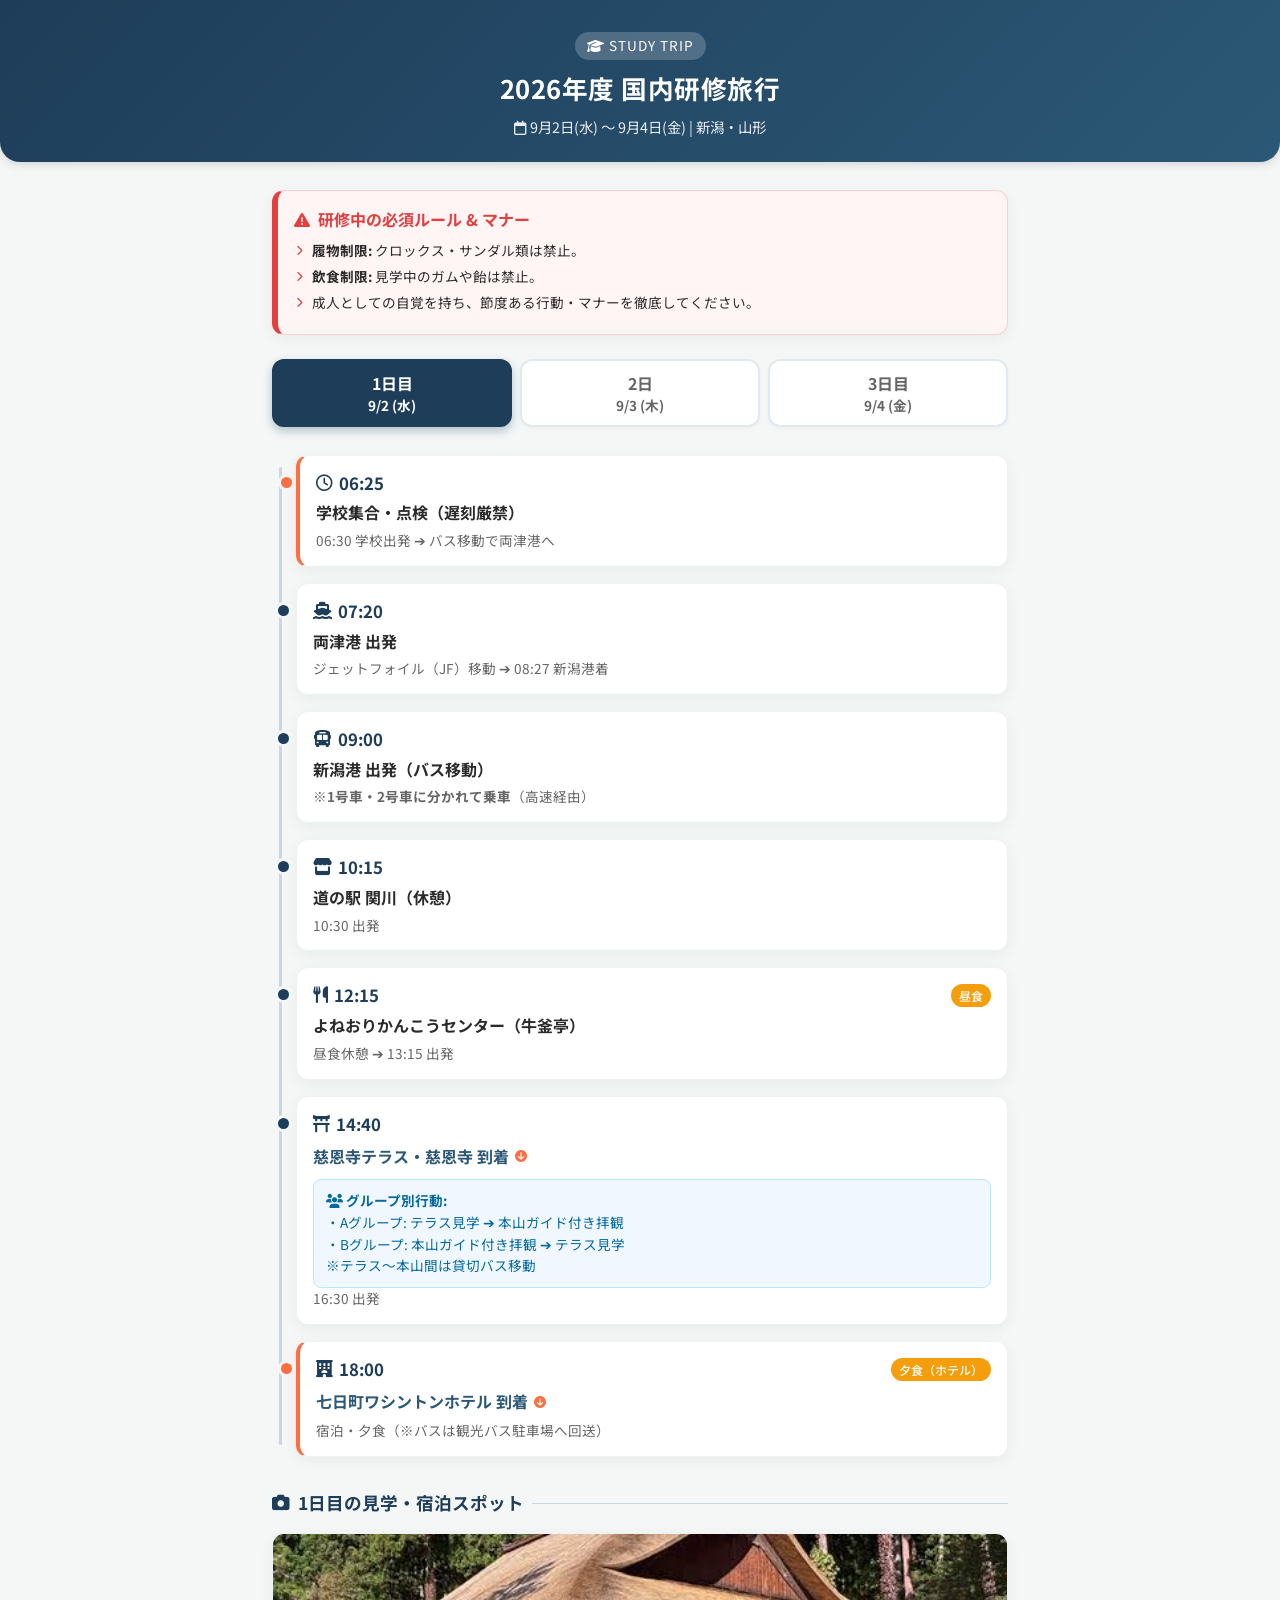
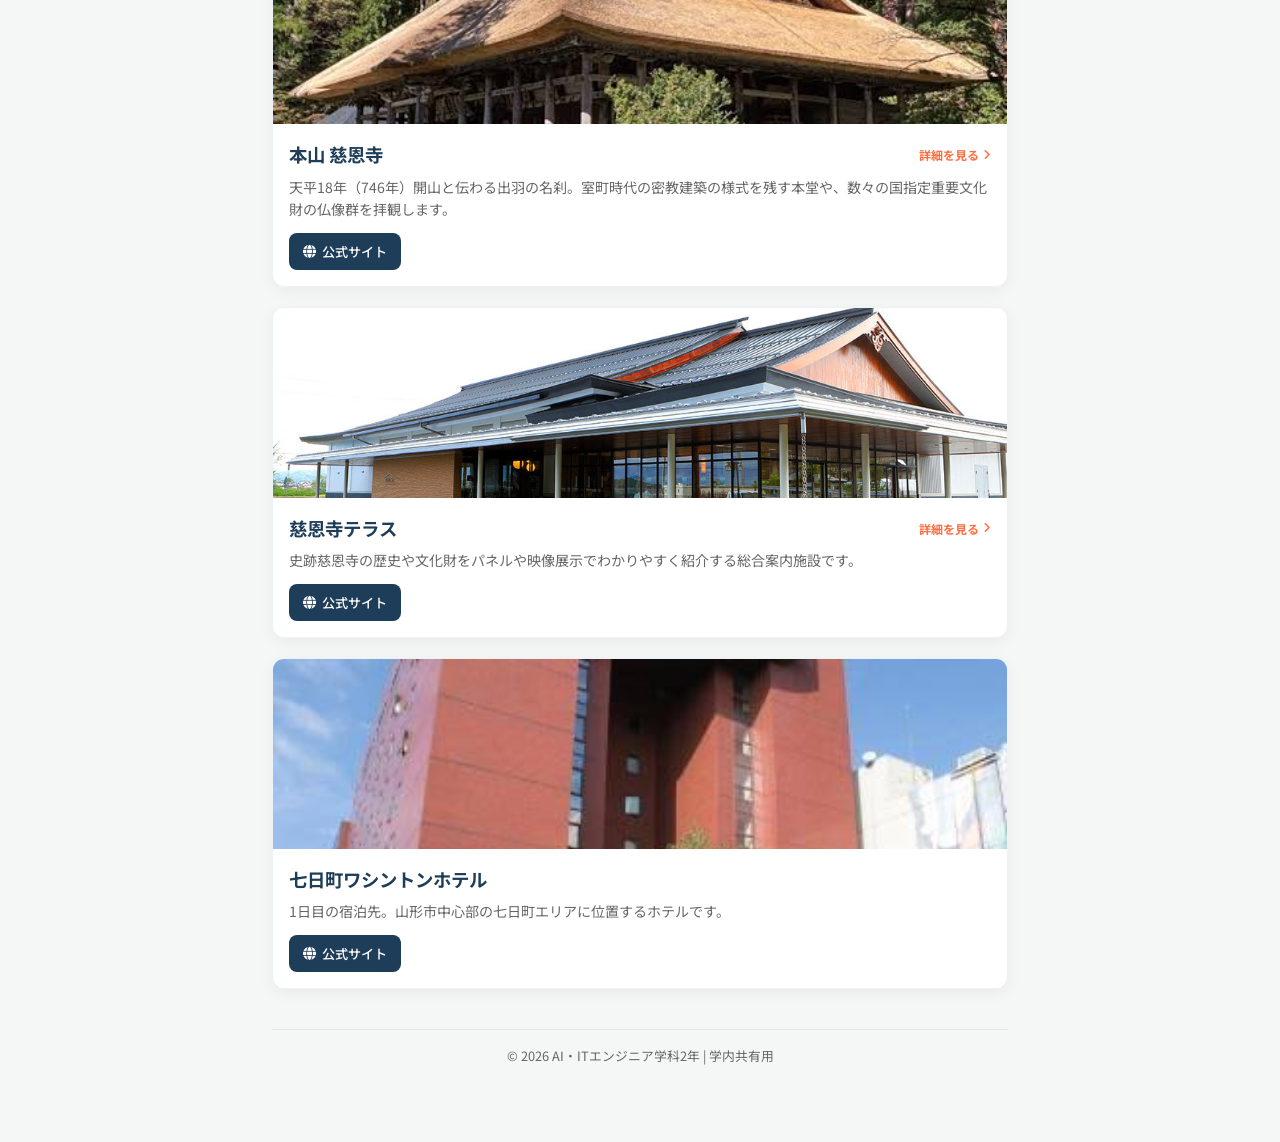
==== commit ec99986c: "fix: index.html の履物制限の文章を修正" ====
--- a/index.html
+++ b/index.html
@@ -22,6 +22,10 @@
   
   <!-- Link external CSS stylesheet located in the css directory -->
   <link rel="stylesheet" href="css/style.css">
+
+  <!-- PWA Manifest link -->
+  <link rel="manifest" href="manifest.json">
+  <meta name="theme-color" content="#1e3d59">
 </head>
 <body>
 
@@ -45,7 +49,7 @@
       <!-- Unordered list of mandatory rules -->
       <ul>
         <!-- Footwear restriction rule -->
-        <li><strong>履物制限:</strong> クロックス・サンダル類は全面禁止（スニーカー等の運動靴を着用）。</li>
+        <li><strong>履物制限:</strong> クロックス・サンダル類は禁止。</li>
         <!-- Food and gum restriction rule -->
         <li><strong>飲食制限:</strong> 見学中のガムや飴は禁止。</li>
         <!-- General behavior rule -->
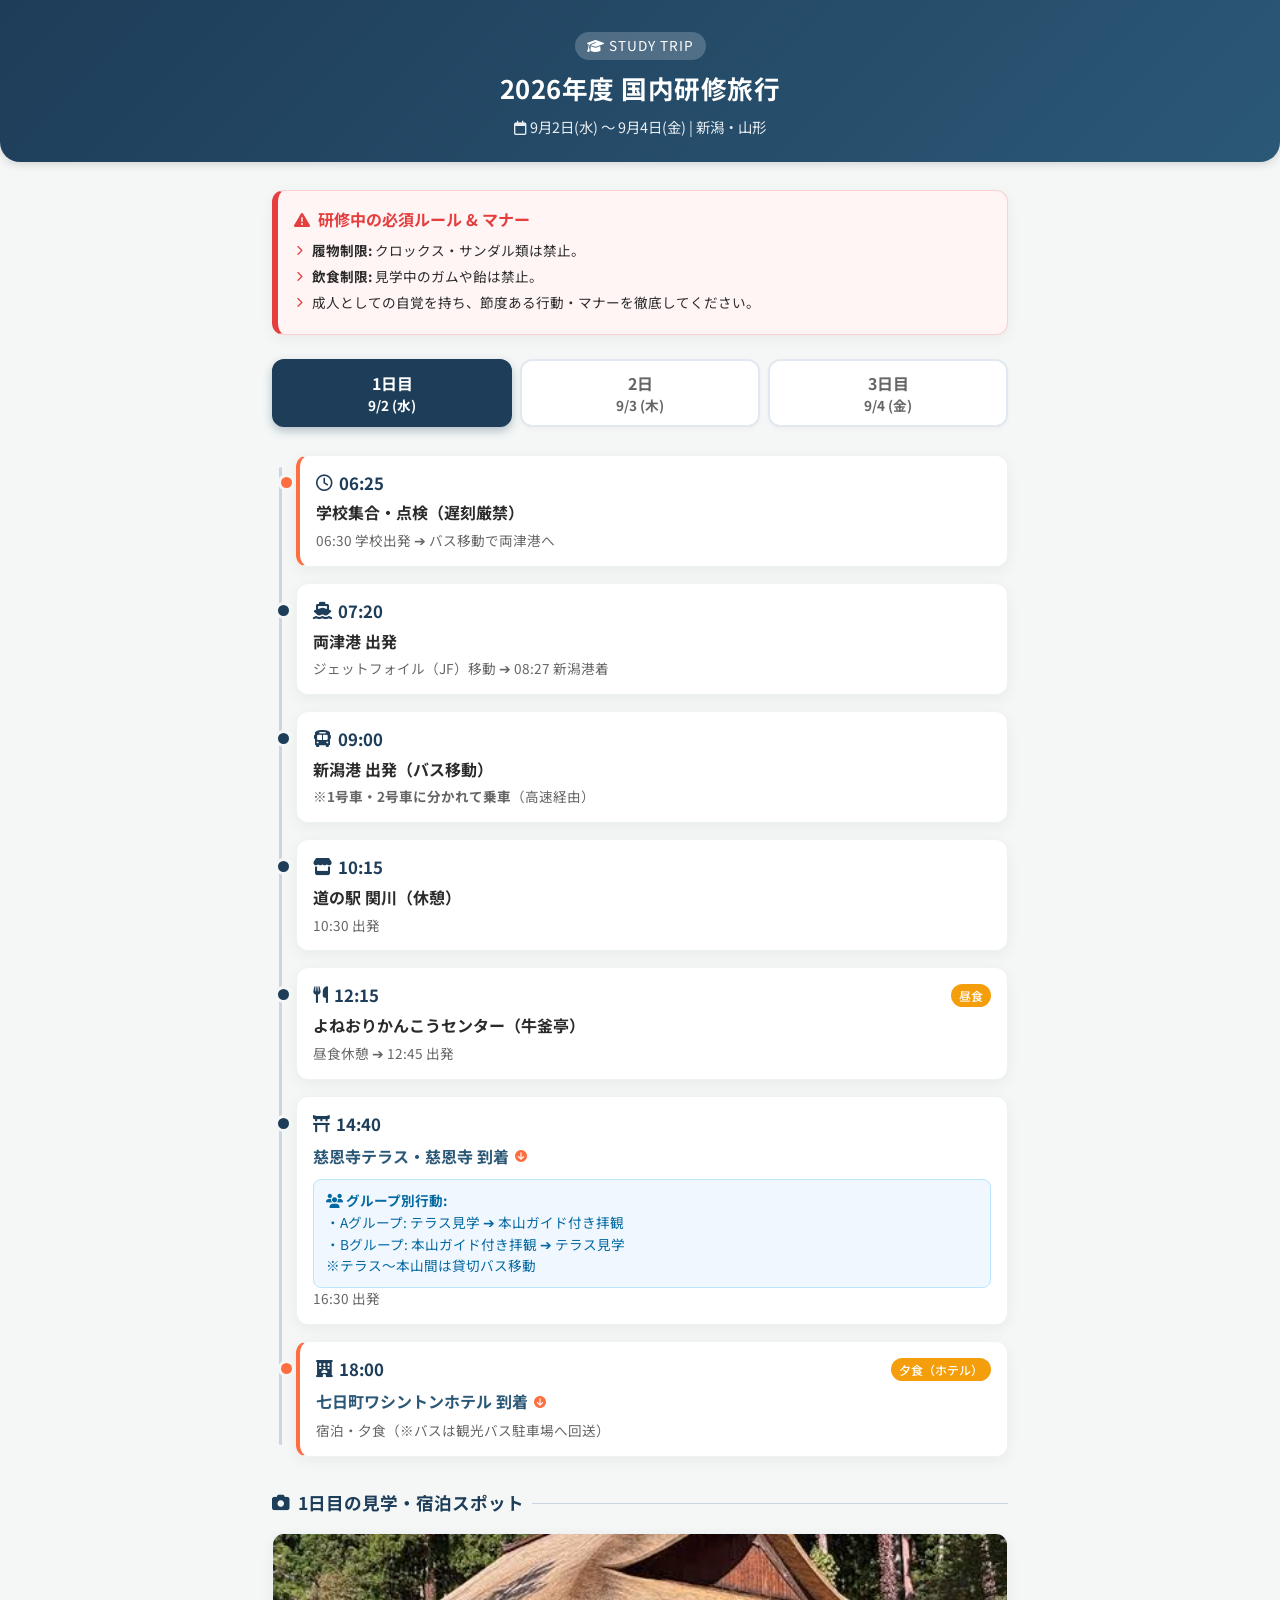
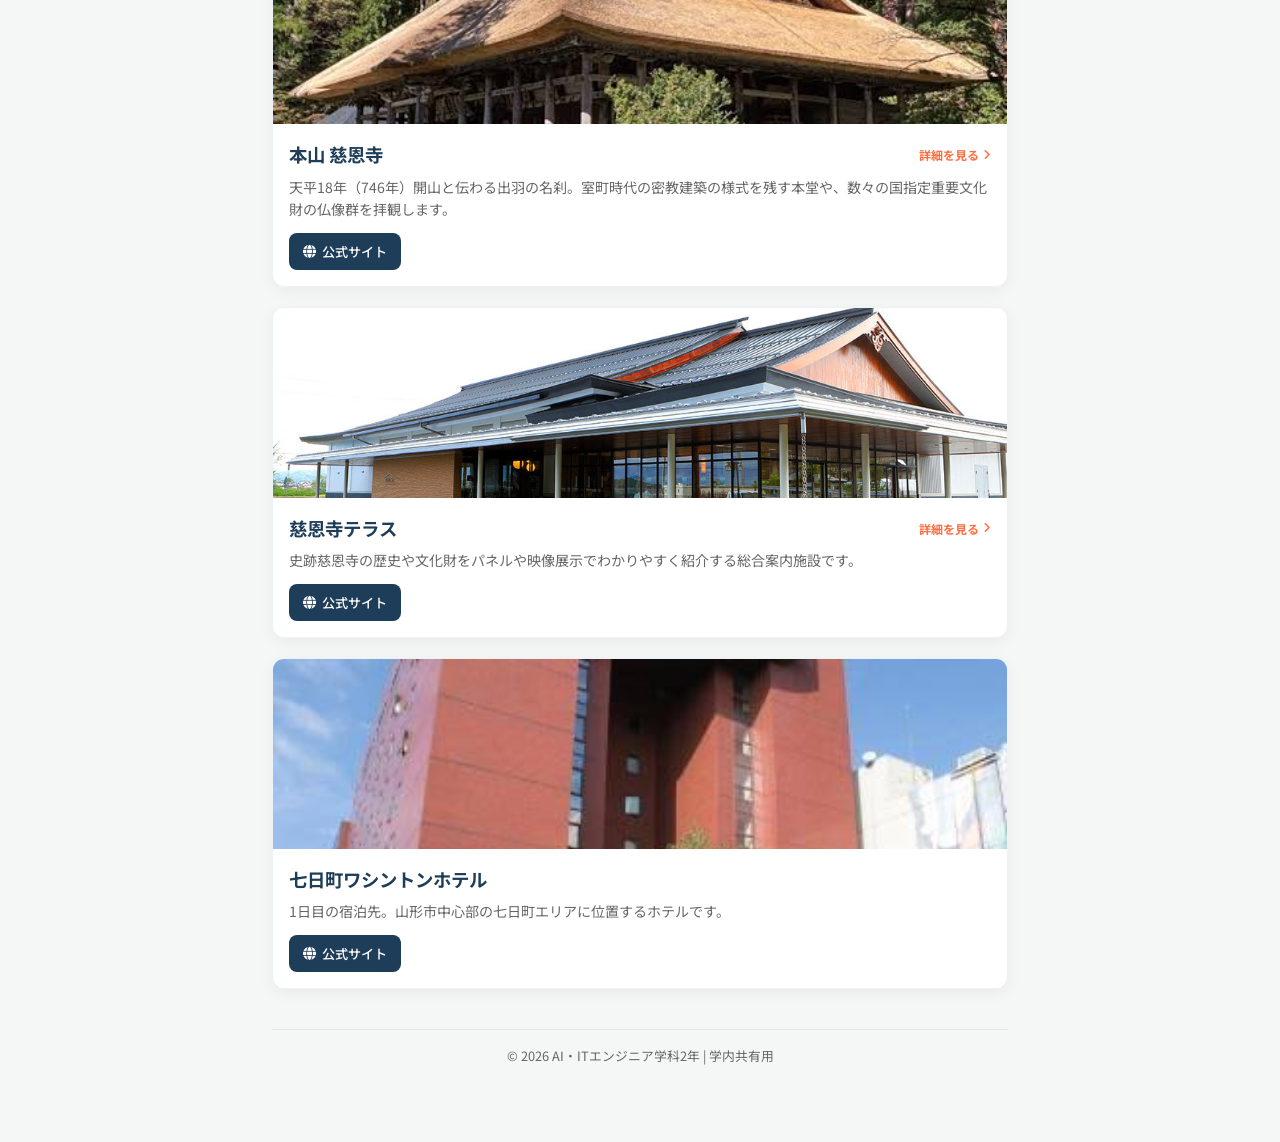
==== commit 56135b97: "fix: 1日目よねおりかんこうセンター 出発時間変更" ====
--- a/index.html
+++ b/index.html
@@ -120,7 +120,7 @@
             <span class="meal-badge">昼食</span>
           </div>
           <div class="spot-title">よねおりかんこうセンター（牛釜亭）</div>
-          <div class="spot-desc">昼食休憩 ➔ 13:15 出発</div>
+          <div class="spot-desc">昼食休憩 ➔ 12:45 出発</div>
         </div>
 
         <!-- Timeline item for Jionji arrival with smooth scroll link -->
@@ -290,7 +290,7 @@
           
           <!-- Embedded Google Map container -->
           <div class="map-container" onclick="event.stopPropagation();">
-            <iframe src="https://www.google.com/maps/embed?pb=!1m18!1m12!1m3!1d3144.187321289139!2d139.3248383!3d37.9501509!2m3!1f0!2f0!3f0!3m2!1i1024!2i768!4f13.1!3m3!1m2!1s0x5f8b2d1c68f1f727%3A0x6b2e1e3ad81e6cb7!2z6JS15pil6Ziq!5e0!3m2!1sja!2sjp!4v1710000000000!5m2!1sja!2sjp" width="100%" height="220" style="border:0;" allowfullscreen="" loading="lazy"></iframe>
+            <iframe src="https://www.google.com/maps/embed?pb=!1m18!1m12!1m3!1d3519.2425993407614!2d139.33171800000005!3d37.943882000000016!2m3!1f0!2f0!3f0!3m2!1i1024!2i768!4f13.1!3m3!1m2!1s0x5f8b31001fe5cbe5%3A0x28dfe0ba4221f913!2z6JS15pil6Zaj!5e1!3m2!1sja!2sjp!4v1788313209910!5m2!1sja!2sjp" width="600" height="450" style="border:0;" allowfullscreen="" loading="lazy" referrerpolicy="strict-origin-when-cross-origin"></iframe>
           </div>
 
           <div class="btn-group">
@@ -399,5 +399,19 @@
 
   <!-- Link external JavaScript file from the js directory -->
   <script src="js/script.js"></script>
+
+  <!-- PWA Service Worker Automatic Update Check (Safari Cache Fix) -->
+  <script>
+    if ('serviceWorker' in navigator) {
+      window.addEventListener('load', () => {
+        navigator.serviceWorker.register('./sw.js').then((registration) => {
+          // ページ表示時に更新（最新のsw.js）の有無をチェック
+          registration.update();
+        }).catch((error) => {
+          console.error('Service Worker registration failed:', error);
+        });
+      });
+    }
+  </script>
 </body>
 </html>
